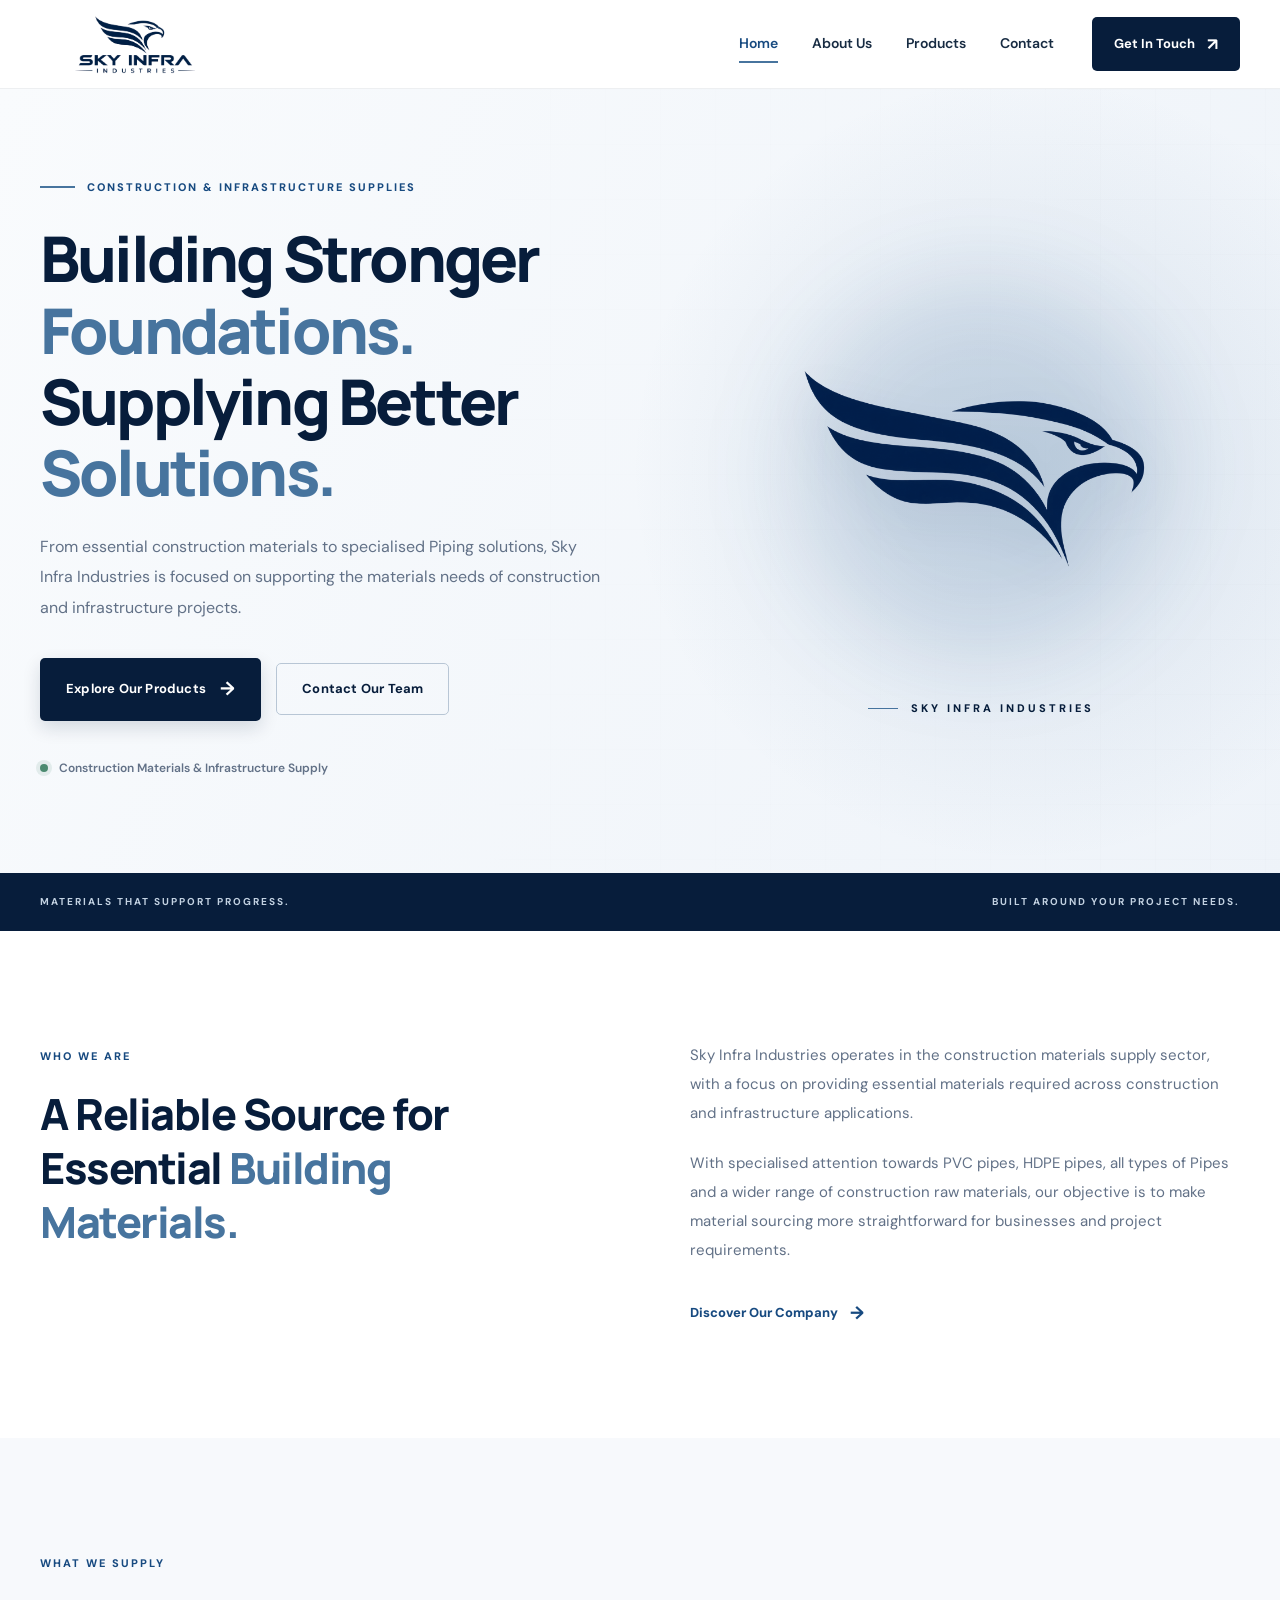
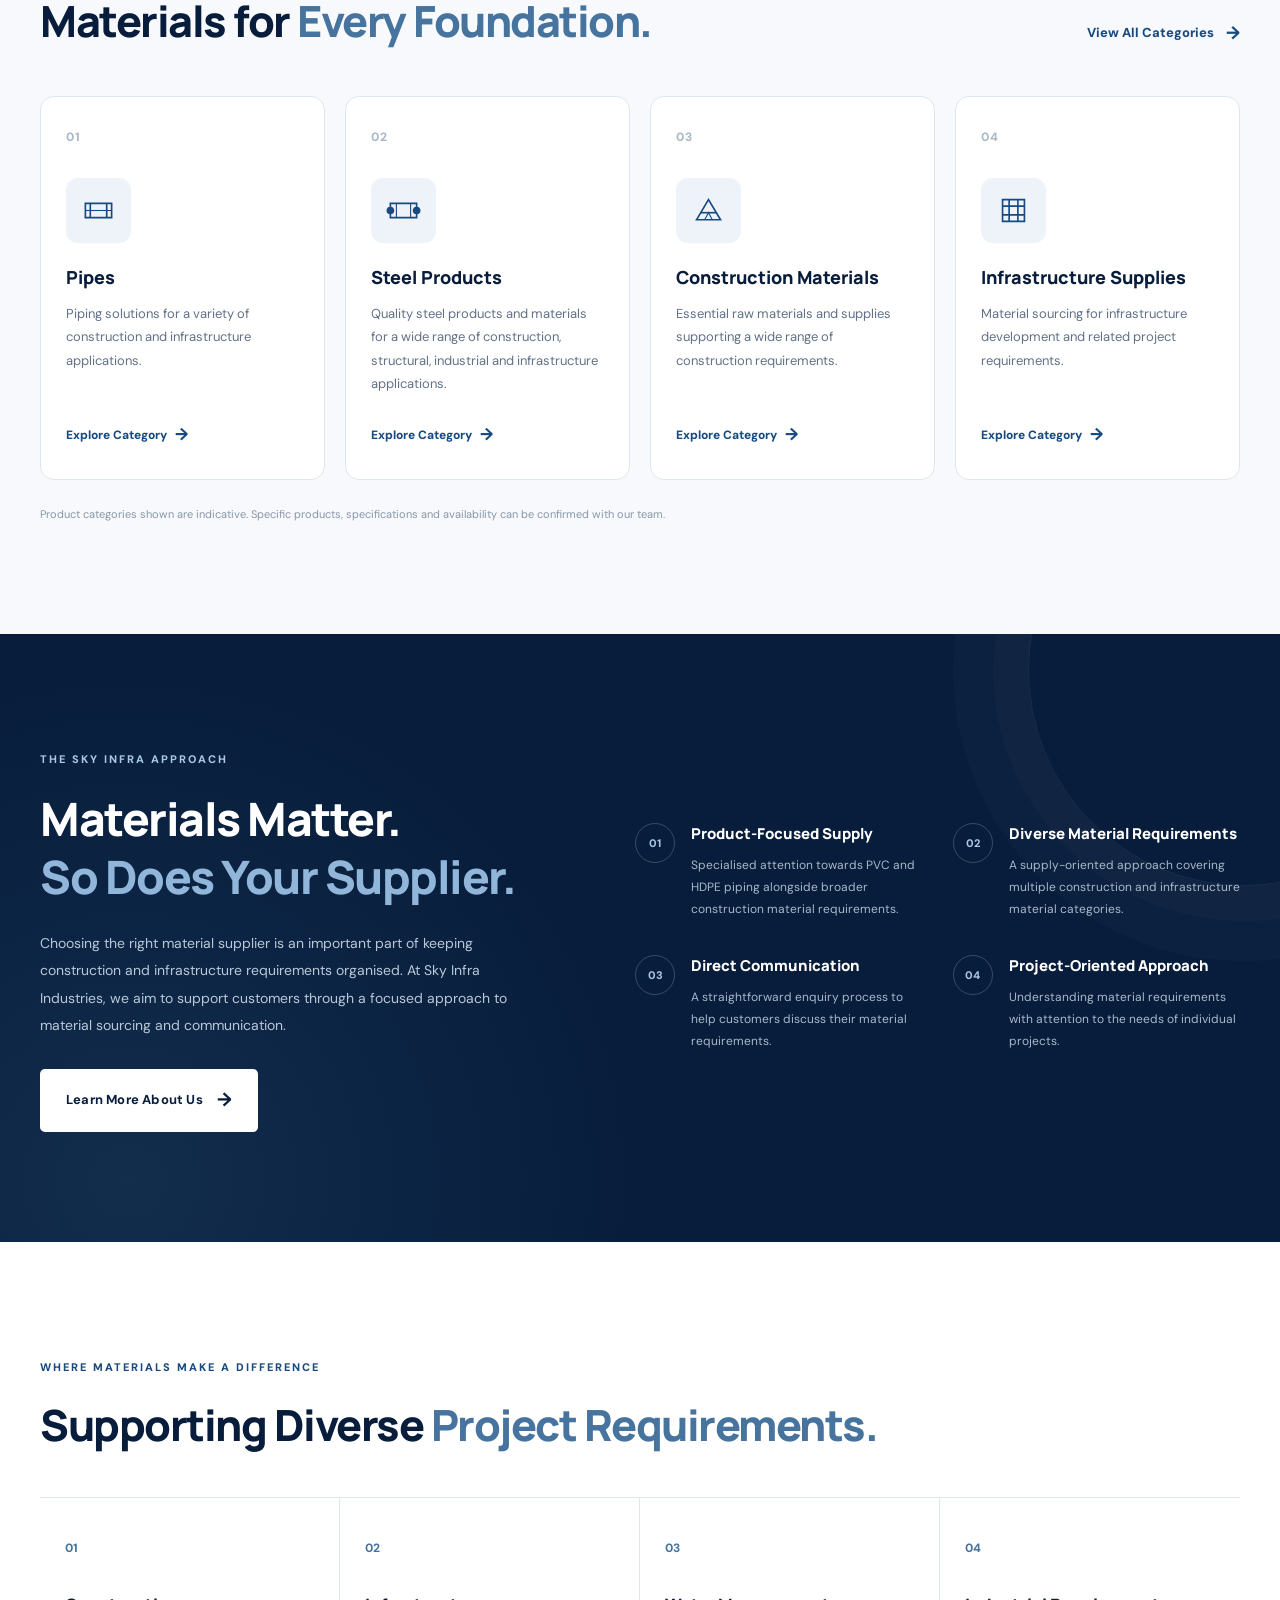
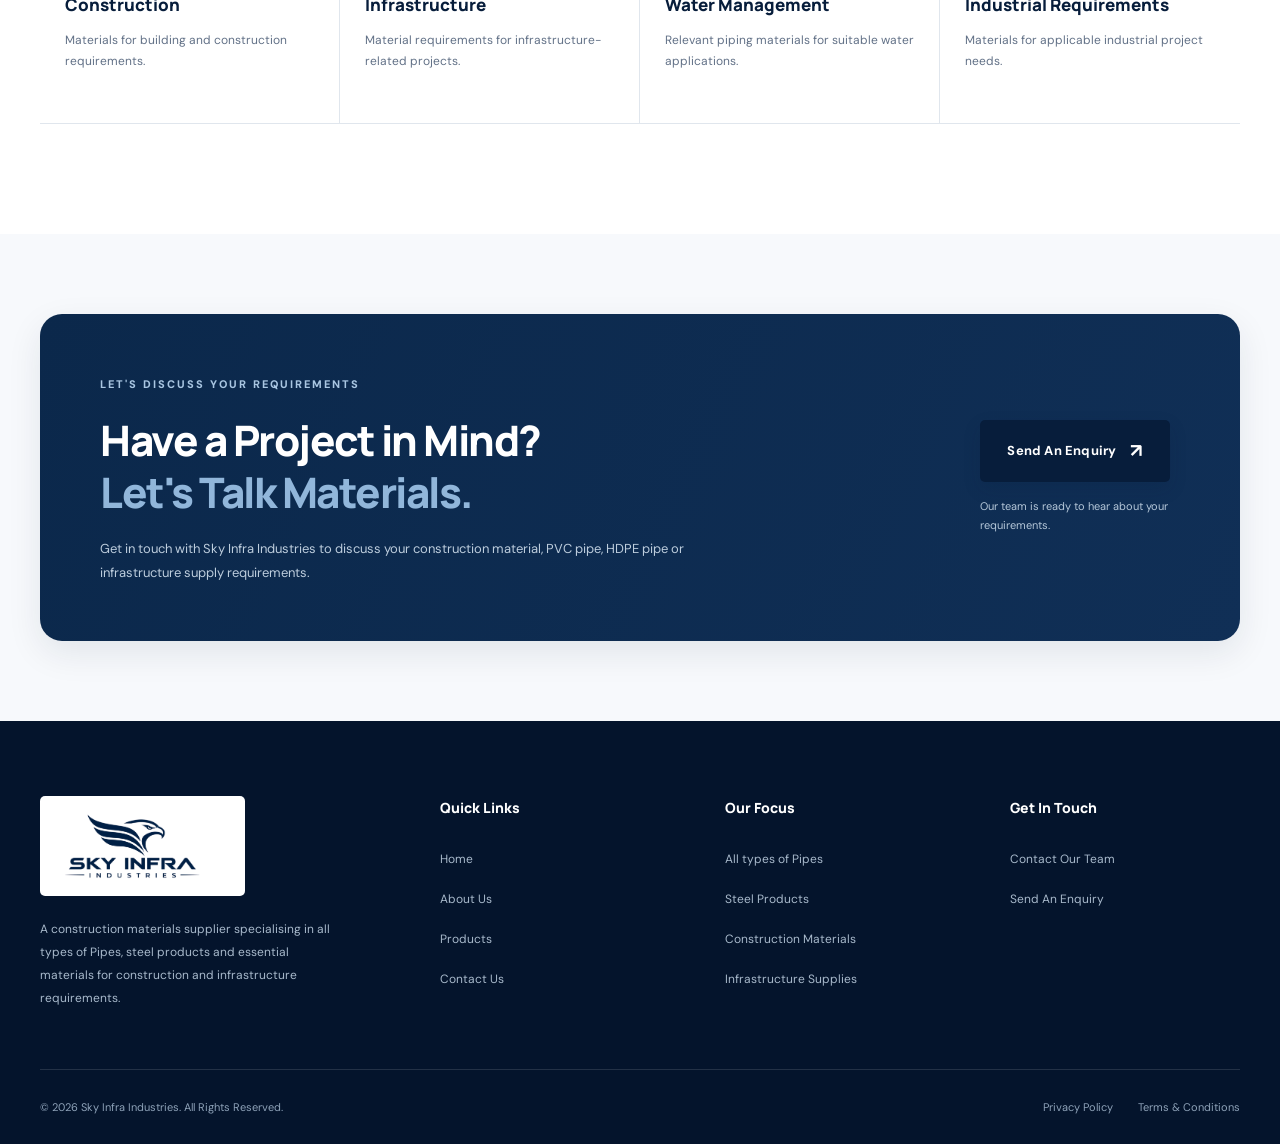
==== index.html @ 7ec4b89b "Add files via upload" ====
<!DOCTYPE html>
<html lang="en-IN">

<head>

    <!-- =====================================
         BASIC PAGE CONFIGURATION
    ====================================== -->

    <meta charset="UTF-8">

    <meta name="viewport" content="width=device-width, initial-scale=1.0">

    <meta http-equiv="X-UA-Compatible" content="IE=edge">

    <meta name="theme-color" content="#071d3b">

    <meta name="author" content="Sky Infra Industries">

    <meta name="robots" content="index, follow, max-image-preview:large">

    <meta name="googlebot" content="index, follow">

    <title>Sky Infra Industries | Construction Materials, All types of Pipes Supplier</title>

    <meta
        name="description"
        content="Sky Infra Industries is a construction materials supplier specialising in PVC pipes, HDPE pipes, piping solutions and essential raw materials for construction and infrastructure projects."
    >

    <meta
        name="keywords"
        content="Sky Infra Industries, construction material supplier, PVC pipes, HDPE pipes, pipe supplier, construction raw materials, infrastructure materials"
    >

    <link
        rel="canonical"
        href="https://skyinfraindustries.com/"
    >


    <!-- =====================================
         FAVICONS & BRANDING
    ====================================== -->

    <link rel="icon" href="favicon.ico" sizes="any">

    <link
        rel="icon"
        type="image/svg+xml"
        href="favicon.svg"
    >

    <link
        rel="icon"
        type="image/png"
        sizes="16x16"
        href="favicon-16x16.png"
    >

    <link
        rel="icon"
        type="image/png"
        sizes="32x32"
        href="favicon-32x32.png"
    >

    <link
        rel="apple-touch-icon"
        href="apple-touch-icon.png"
    >

    <link
        rel="manifest"
        href="site.webmanifest"
    >


    <!-- =====================================
         OPEN GRAPH / SOCIAL MEDIA SEO
    ====================================== -->

    <meta property="og:type" content="website">

    <meta
        property="og:title"
        content="Sky Infra Industries | Building Infrastructure, Supplying Quality"
    >

    <meta
        property="og:description"
        content="Your source for construction materials, PVC pipes, HDPE pipes, Steel pipes, uPvc pipes, all types of pipes and infrastructure supply solutions."
    >

    <meta
        property="og:url"
        content="https://skyinfraindustries.com/"
    >

    <meta
        property="og:site_name"
        content="Sky Infra Industries"
    >

    <meta
        property="og:image"
        content="https://skyinfraindustries.com/images/sky-infra-logo.png"
    >

    <meta property="og:image:alt" content="Sky Infra Industries Logo">

    <meta name="twitter:card" content="summary_large_image">

    <meta
        name="twitter:title"
        content="Sky Infra Industries | Construction Materials Supplier"
    >

    <meta
        name="twitter:description"
        content="Construction materials, PVC pipes, HDPE pipes and infrastructure supply solutions."
    >

    <meta
        name="twitter:image"
        content="https://skyinfraindustries.com/images/sky-infra-logo.png"
    >


    <!-- =====================================
         FONT OPTIMISATION
    ====================================== -->

    <link rel="preconnect" href="https://fonts.googleapis.com">

    <link
        rel="preconnect"
        href="https://fonts.gstatic.com"
        crossorigin
    >

    <link
        href="https://fonts.googleapis.com/css2?family=DM+Sans:wght@400;500;600;700;800&family=Manrope:wght@400;500;600;700;800&display=swap"
        rel="stylesheet"
    >


    <!-- =====================================
         MAIN STYLESHEET
    ====================================== -->

    <link rel="stylesheet" href="style.css">


    <!-- =====================================
         STRUCTURED DATA / GOOGLE SEO
    ====================================== -->

    <script type="application/ld+json">
    {
        "@context": "https://schema.org",
        "@type": "Organization",
        "name": "Sky Infra Industries",
        "url": "https://skyinfraindustries.com/",
        "logo": "https://skyinfraindustries.com/images/sky-infra-logo.png",
        "description": "Sky Infra Industries is a construction materials supplier specialising in PVC pipes, HDPE pipes, piping solutions and construction raw materials.",
        "knowsAbout": [
            "Construction Materials",
            "PVC Pipes",
            "HDPE Pipes",
            "Infrastructure Materials",
            "Construction Raw Materials"
        ]
    }
    </script>

</head>


<body>


    <!-- =====================================
         ACCESSIBILITY
    ====================================== -->

    <a href="#main-content" class="skip-link">
        Skip to main content
    </a>


    <!-- =====================================
         HEADER / NAVIGATION
    ====================================== -->

    <header class="site-header" id="top">

        <div class="container header-container">


            <!-- COMPANY LOGO -->

            <a href="index.html" class="brand-logo" aria-label="Sky Infra Industries Home">

                <img
                    src="images/sky-infra-logo.png"
                    alt="Sky Infra Industries"
                    width="260"
                    height="130"
                    fetchpriority="high"
                >

            </a>


            <!-- MOBILE MENU BUTTON -->

            <button
                class="mobile-menu-toggle"
                id="mobile-menu-toggle"
                type="button"
                aria-label="Open navigation menu"
                aria-expanded="false"
                aria-controls="primary-navigation"
            >

                <span></span>
                <span></span>
                <span></span>

            </button>


            <!-- NAVIGATION -->

            <nav
                class="main-navigation"
                id="primary-navigation"
                aria-label="Main navigation"
            >

                <ul class="nav-list">

                    <li>
                        <a href="index.html" class="nav-link active">
                            Home
                        </a>
                    </li>

                    <li>
                        <a href="about.html" class="nav-link">
                            About Us
                        </a>
                    </li>

                    <li>
                        <a href="products.html" class="nav-link">
                            Products
                        </a>
                    </li>

                    <li>
                        <a href="contact.html" class="nav-link">
                            Contact
                        </a>
                    </li>

                </ul>


                <a href="contact.html" class="header-cta">

                    Get In Touch

                    <span aria-hidden="true">↗</span>

                </a>

            </nav>

        </div>

    </header>



    <!-- =====================================
         MAIN WEBSITE CONTENT
    ====================================== -->

    <main id="main-content">


        <!-- =================================
             HERO SECTION
        ================================== -->

        <section class="hero-section">

            <div class="hero-background-pattern"></div>

            <div class="container hero-container">


                <div class="hero-content">

                    <div class="hero-eyebrow">

                        <span class="eyebrow-line"></span>

                        <span>
                            CONSTRUCTION & INFRASTRUCTURE SUPPLIES
                        </span>

                    </div>


                    <h1>

                        Building Stronger
                        <span>Foundations.</span>

                        Supplying Better
                        <span>Solutions.</span>

                    </h1>


                    <p class="hero-description">

                        From essential construction materials to
                        specialised Piping solutions,
                        Sky Infra Industries is focused on supporting
                        the materials needs of construction and
                        infrastructure projects.

                    </p>


                    <div class="hero-buttons">

                        <a
                            href="products.html"
                            class="btn btn-primary"
                        >

                            Explore Our Products

                            <span aria-hidden="true">→</span>

                        </a>


                        <a
                            href="contact.html"
                            class="btn btn-outline"
                        >

                            Contact Our Team

                        </a>

                    </div>


                    <div class="hero-trust-note">

                        <span class="trust-indicator"></span>

                        <span>
                            Construction Materials & Infrastructure Supply
                        </span>

                    </div>

                </div>


                <!-- HERO BRAND SYMBOL -->

                <div class="hero-visual">

                    <div class="hero-logo-wrapper">

                        <div class="hero-logo-glow"></div>

                        <img
                            src="images/sky-infra-eagle.png"
                            alt=""
                            class="hero-eagle-logo"
                            width="500"
                            height="500"
                            fetchpriority="high"
                        >

                    </div>


                    <div class="hero-visual-label">

                        <span class="visual-label-line"></span>

                        <span>
                            SKY INFRA INDUSTRIES
                        </span>

                    </div>

                </div>

            </div>


            <div class="hero-bottom-strip">

                <div class="container">

                    <div class="hero-bottom-content">

                        <span>
                            MATERIALS THAT SUPPORT PROGRESS.
                        </span>

                        <span>
                            BUILT AROUND YOUR PROJECT NEEDS.
                        </span>

                    </div>

                </div>

            </div>

        </section>



        <!-- =================================
             INTRODUCTION SECTION
        ================================== -->

        <section class="intro-section section-padding">

            <div class="container">

                <div class="intro-grid">


                    <div class="section-heading">

                        <span class="section-eyebrow">
                            WHO WE ARE
                        </span>

                        <h2>

                            A Reliable Source
                            for Essential
                            <span>Building Materials.</span>

                        </h2>

                    </div>


                    <div class="intro-description">

                        <p>

                            Sky Infra Industries operates in the
                            construction materials supply sector,
                            with a focus on providing essential
                            materials required across construction
                            and infrastructure applications.

                        </p>

                        <p>

                            With specialised attention towards PVC
                            pipes, HDPE pipes, all types of Pipes and a wider range of
                            construction raw materials, our objective
                            is to make material sourcing more
                            straightforward for businesses and
                            project requirements.

                        </p>


                        <a href="about.html" class="text-link">

                            Discover Our Company

                            <span aria-hidden="true">→</span>

                        </a>

                    </div>

                </div>

            </div>

        </section>



        <!-- =================================
             PRODUCT CATEGORIES
        ================================== -->

        <section class="categories-section section-padding">

            <div class="container">


                <div class="section-header">

                    <div>

                        <span class="section-eyebrow">
                            WHAT WE SUPPLY
                        </span>

                        <h2>
                            Materials for
                            <span>Every Foundation.</span>
                        </h2>

                    </div>


                    <a href="products.html" class="text-link">

                        View All Categories

                        <span aria-hidden="true">→</span>

                    </a>

                </div>



                <div class="categories-grid">


                    <!-- CATEGORY 01 -->

                    <article class="category-card">

                        <div class="category-number">
                            01
                        </div>

                        <div class="category-icon" aria-hidden="true">
                            <svg viewBox="0 0 64 64" fill="none">
                                <path d="M8 19H56V45H8V19Z"
                                      stroke="currentColor"
                                      stroke-width="3"/>
                                <path d="M17 19V45M47 19V45"
                                      stroke="currentColor"
                                      stroke-width="3"/>
                                <path d="M8 32H56"
                                      stroke="currentColor"
                                      stroke-width="2"/>
                            </svg>
                        </div>


                        <h3>
                            Pipes
                        </h3>

                        <p>

                            Piping solutions for a variety
                            of construction and infrastructure
                            applications.

                        </p>


                        <a
                            href="products.html"
                            class="category-link"
                            aria-label="Explore Pipes"
                        >
                            Explore Category <span aria-hidden="true">→</span>
                        </a>

                    </article>



                    <!-- CATEGORY 02 -->

                    <article class="category-card">

                        <div class="category-number">
                            02
                        </div>


                        <div class="category-icon" aria-hidden="true">

                            <svg viewBox="0 0 64 64" fill="none">

                                <path d="M8 19H56V45H8V19Z"
                                      stroke="currentColor"
                                      stroke-width="3"/>

                                <circle cx="8" cy="32" r="7"
                                        fill="currentColor"/>

                                <circle cx="56" cy="32" r="7"
                                        fill="currentColor"/>

                                <path d="M19 19V45M45 19V45"
                                      stroke="currentColor"
                                      stroke-width="2"/>

                            </svg>

                        </div>


                        <h3>
                            Steel Products
                        </h3>


                        <p>

                            Quality steel products and materials for a wide range of construction, structural, industrial and infrastructure applications.

                        </p>


                        <a
                            href="products.html"
                            class="category-link"
                            aria-label="Explore Steel Products"
                        >
                            Explore Category <span aria-hidden="true">→</span>
                        </a>

                    </article>



                    <!-- CATEGORY 03 -->

                    <article class="category-card">

                        <div class="category-number">
                            03
                        </div>


                        <div class="category-icon" aria-hidden="true">

                            <svg viewBox="0 0 64 64" fill="none">

                                <path d="M10 49L32 12L54 49H10Z"
                                      stroke="currentColor"
                                      stroke-width="3"/>

                                <path d="M18 36H46"
                                      stroke="currentColor"
                                      stroke-width="3"/>

                                <path d="M25 49L32 36L39 49"
                                      stroke="currentColor"
                                      stroke-width="2"/>

                            </svg>

                        </div>


                        <h3>
                            Construction Materials
                        </h3>


                        <p>

                            Essential raw materials and supplies
                            supporting a wide range of construction
                            requirements.

                        </p>


                        <a
                            href="products.html"
                            class="category-link"
                            aria-label="Explore Construction Materials"
                        >
                            Explore Category <span aria-hidden="true">→</span>
                        </a>

                    </article>



                    <!-- CATEGORY 04 -->

                    <article class="category-card">

                        <div class="category-number">
                            04
                        </div>


                        <div class="category-icon" aria-hidden="true">

                            <svg viewBox="0 0 64 64" fill="none">

                                <path d="M12 12H52V52H12V12Z"
                                      stroke="currentColor"
                                      stroke-width="3"/>

                                <path d="M12 24H52M12 40H52"
                                      stroke="currentColor"
                                      stroke-width="3"/>

                                <path d="M24 12V52M40 12V52"
                                      stroke="currentColor"
                                      stroke-width="3"/>

                            </svg>

                        </div>


                        <h3>
                            Infrastructure Supplies
                        </h3>


                        <p>

                            Material sourcing for infrastructure
                            development and related project
                            requirements.

                        </p>


                        <a
                            href="products.html"
                            class="category-link"
                            aria-label="Explore Infrastructure Supplies"
                        >
                            Explore Category <span aria-hidden="true">→</span>
                        </a>

                    </article>


                </div>


                <p class="category-disclaimer">

                    Product categories shown are indicative.
                    Specific products, specifications and availability
                    can be confirmed with our team.

                </p>

            </div>

        </section>



        <!-- =================================
             WHY CHOOSE US
        ================================== -->

        <section class="why-section section-padding">

            <div class="container">


                <div class="why-grid">


                    <div class="why-content">

                        <span class="section-eyebrow">
                            THE SKY INFRA APPROACH
                        </span>


                        <h2>

                            Materials Matter.
                            <span>So Does Your Supplier.</span>

                        </h2>


                        <p>

                            Choosing the right material supplier is
                            an important part of keeping construction
                            and infrastructure requirements organised.

                            At Sky Infra Industries, we aim to support
                            customers through a focused approach to
                            material sourcing and communication.

                        </p>


                        <a href="about.html" class="btn btn-light">

                            Learn More About Us

                            <span aria-hidden="true">→</span>

                        </a>

                    </div>



                    <div class="why-features">


                        <div class="why-feature">

                            <span class="feature-index">
                                01
                            </span>

                            <div>

                                <h3>
                                    Product-Focused Supply
                                </h3>

                                <p>

                                    Specialised attention towards PVC
                                    and HDPE piping alongside broader
                                    construction material requirements.

                                </p>

                            </div>

                        </div>



                        <div class="why-feature">

                            <span class="feature-index">
                                02
                            </span>

                            <div>

                                <h3>
                                    Diverse Material Requirements
                                </h3>

                                <p>

                                    A supply-oriented approach covering
                                    multiple construction and
                                    infrastructure material categories.

                                </p>

                            </div>

                        </div>



                        <div class="why-feature">

                            <span class="feature-index">
                                03
                            </span>

                            <div>

                                <h3>
                                    Direct Communication
                                </h3>

                                <p>

                                    A straightforward enquiry process
                                    to help customers discuss their
                                    material requirements.

                                </p>

                            </div>

                        </div>



                        <div class="why-feature">

                            <span class="feature-index">
                                04
                            </span>

                            <div>

                                <h3>
                                    Project-Oriented Approach
                                </h3>

                                <p>

                                    Understanding material requirements
                                    with attention to the needs of
                                    individual projects.

                                </p>

                            </div>

                        </div>


                    </div>

                </div>

            </div>

        </section>



        <!-- =================================
             INDUSTRIES & APPLICATIONS
        ================================== -->

        <section class="applications-section section-padding">

            <div class="container">


                <div class="section-header">

                    <div>

                        <span class="section-eyebrow">
                            WHERE MATERIALS MAKE A DIFFERENCE
                        </span>

                        <h2>

                            Supporting Diverse
                            <span>Project Requirements.</span>

                        </h2>

                    </div>

                </div>



                <div class="applications-grid">


                    <div class="application-item">

                        <span class="application-number">
                            01
                        </span>

                        <h3>
                            Construction
                        </h3>

                        <p>
                            Materials for building and
                            construction requirements.
                        </p>

                    </div>



                    <div class="application-item">

                        <span class="application-number">
                            02
                        </span>

                        <h3>
                            Infrastructure
                        </h3>

                        <p>
                            Material requirements for
                            infrastructure-related projects.
                        </p>

                    </div>



                    <div class="application-item">

                        <span class="application-number">
                            03
                        </span>

                        <h3>
                            Water Management
                        </h3>

                        <p>
                            Relevant piping materials for
                            suitable water applications.
                        </p>

                    </div>



                    <div class="application-item">

                        <span class="application-number">
                            04
                        </span>

                        <h3>
                            Industrial Requirements
                        </h3>

                        <p>
                            Materials for applicable
                            industrial project needs.
                        </p>

                    </div>


                </div>

            </div>

        </section>



        <!-- =================================
             CALL TO ACTION
        ================================== -->

        <section class="cta-section">

            <div class="container">

                <div class="cta-inner">


                    <div class="cta-content">

                        <span class="section-eyebrow">
                            LET'S DISCUSS YOUR REQUIREMENTS
                        </span>


                        <h2>

                            Have a Project
                            in Mind?

                            <span>Let's Talk Materials.</span>

                        </h2>


                        <p>

                            Get in touch with Sky Infra Industries
                            to discuss your construction material,
                            PVC pipe, HDPE pipe or infrastructure
                            supply requirements.

                        </p>

                    </div>



                    <div class="cta-action">

                        <a href="contact.html" class="btn btn-primary">

                            Send An Enquiry

                            <span aria-hidden="true">↗</span>

                        </a>


                        <span class="cta-note">

                            Our team is ready to hear about
                            your requirements.

                        </span>

                    </div>


                </div>

            </div>

        </section>


    </main>



    <!-- =====================================
         FOOTER
    ====================================== -->

    <footer class="site-footer">


        <div class="container">


            <div class="footer-main">


                <!-- FOOTER BRAND -->

                <div class="footer-brand">

                    <a href="index.html" aria-label="Sky Infra Industries Home">

                        <img
                            src="images/sky-infra-logo.png"
                            alt="Sky Infra Industries"
                            width="240"
                            height="120"
                            loading="lazy"
                        >

                    </a>


                    <p>

                        A construction materials supplier specialising in all types of Pipes, steel products and essential materials for construction and infrastructure requirements.

                    </p>

                </div>



                <!-- QUICK LINKS -->

                <div class="footer-column">

                    <h3>
                        Quick Links
                    </h3>


                    <ul>

                        <li>
                            <a href="index.html">Home</a>
                        </li>

                        <li>
                            <a href="about.html">About Us</a>
                        </li>

                        <li>
                            <a href="products.html">Products</a>
                        </li>

                        <li>
                            <a href="contact.html">Contact Us</a>
                        </li>

                    </ul>

                </div>



                <!-- PRODUCT LINKS -->

                <div class="footer-column">

                    <h3>
                        Our Focus
                    </h3>


                    <ul>

                        <li>
                            <a href="products.html">All types of Pipes</a>
                        </li>

                        <li>
                            <a href="products.html">Steel Products</a>
                        </li>

                        <li>
                            <a href="products.html">Construction Materials</a>
                        </li>

                        <li>
                            <a href="products.html">Infrastructure Supplies</a>
                        </li>

                    </ul>

                </div>



                <!-- CONTACT -->

                <div class="footer-column">

                    <h3>
                        Get In Touch
                    </h3>


                    <ul>

                        <li>
                            <a href="contact.html">
                                Contact Our Team
                            </a>
                        </li>

                        <li>
                            <a href="contact.html">
                                Send An Enquiry
                            </a>
                        </li>

                    </ul>

                </div>


            </div>



            <!-- FOOTER BOTTOM -->

            <div class="footer-bottom">


                <p>

                    &copy; <span id="current-year">2026</span>
                    Sky Infra Industries.

                    All Rights Reserved.

                </p>


                <div class="footer-legal-links">

                    <a href="privacy-policy.html">
                        Privacy Policy
                    </a>

                    <a href="terms-and-conditions.html">
                        Terms & Conditions
                    </a>

                </div>


            </div>


        </div>

    </footer>



    <!-- =====================================
         BACK TO TOP BUTTON
    ====================================== -->

    <a
        href="#top"
        class="back-to-top"
        aria-label="Back to top"
    >

        ↑

    </a>



    <!-- =====================================
         JAVASCRIPT
    ====================================== -->

    <script src="script.js" defer></script>


</body>

</html>
---- style.css ----
/* =========================================================
   SKY INFRA INDUSTRIES
   Premium Corporate Website Stylesheet
   Version: 1.0
========================================================= */


/* =========================================================
   01. ROOT VARIABLES & RESET
========================================================= */

:root {
    --navy: #071d3b;
    --navy-dark: #04142c;
    --navy-light: #102e55;

    --blue: #174a80;
    --steel: #47749e;
    --accent: #8eb5d9;

    --white: #ffffff;
    --off-white: #f7f9fc;
    --light-grey: #eef2f6;
    --border: #e0e6ed;

    --text: #172b42;
    --text-light: #627187;
    --muted: #8996a7;

    --font-primary: 'DM Sans', sans-serif;
    --font-heading: 'Manrope', sans-serif;

    --container: 1200px;

    --radius-sm: 8px;
    --radius-md: 14px;
    --radius-lg: 22px;

    --shadow-sm: 0 4px 15px rgba(7, 29, 59, 0.05);
    --shadow-md: 0 12px 35px rgba(7, 29, 59, 0.09);
    --shadow-lg: 0 25px 60px rgba(7, 29, 59, 0.13);

    --transition: 0.3s ease;
}


* {
    margin: 0;
    padding: 0;
    box-sizing: border-box;
}


html {
    scroll-behavior: smooth;
    scroll-padding-top: 100px;
    overflow-x: clip;
    overflow-y: auto;
}


body {
    font-family: var(--font-primary);
    color: var(--text);
    background: var(--white);
    line-height: 1.7;
    overflow-x: clip;
    overflow-y: auto;
    min-height: 100%;
    -webkit-font-smoothing: antialiased;
}


body,
button,
a {
    -webkit-tap-highlight-color: transparent;
}


img {
    display: block;
    max-width: 100%;
}


a {
    color: inherit;
    text-decoration: none;
}


button {
    font: inherit;
}


ul {
    list-style: none;
}


::selection {
    background: var(--navy);
    color: var(--white);
}


.container {
    width: min(var(--container), calc(100% - 64px));
    margin-inline: auto;
}


.section-padding {
    padding: 110px 0;
}


/* =========================================================
   02. ACCESSIBILITY
========================================================= */

.skip-link {
    position: fixed;
    top: -100px;
    left: 20px;
    z-index: 9999;
    background: var(--navy);
    color: white;
    padding: 12px 20px;
    border-radius: 6px;
}


.skip-link:focus {
    top: 20px;
}


a:focus-visible,
button:focus-visible {
    outline: 3px solid var(--accent);
    outline-offset: 4px;
}


/* =========================================================
   03. HEADER & NAVIGATION
========================================================= */

.site-header {
    position: sticky;
    top: 0;
    z-index: 1000;
    width: 100%;
    background: rgba(255, 255, 255, 0.97);
    border-bottom: 1px solid rgba(7, 29, 59, 0.07);
    backdrop-filter: blur(12px);
    -webkit-backdrop-filter: blur(12px);
    transition: box-shadow var(--transition);
}


.site-header:hover {
    box-shadow: var(--shadow-sm);
}


.header-container {
    min-height: 88px;
    display: flex;
    align-items: center;
    justify-content: space-between;
    gap: 35px;
}


.brand-logo {
    display: flex;
    align-items: center;
    flex-shrink: 0;
}


.brand-logo img {
    width: 190px;
    height: auto;
    max-height: 75px;
    object-fit: contain;
}


.main-navigation {
    display: flex;
    align-items: center;
    gap: 38px;
}


.nav-list {
    display: flex;
    align-items: center;
    gap: 34px;
}


.nav-link {
    position: relative;
    display: inline-flex;
    align-items: center;
    padding: 10px 0;
    color: var(--text);
    font-size: 14px;
    font-weight: 600;
    transition: color var(--transition);
}


.nav-link::after {
    content: "";
    position: absolute;
    bottom: 3px;
    left: 0;
    width: 0;
    height: 2px;
    background: var(--steel);
    transition: width var(--transition);
}


.nav-link:hover,
.nav-link.active {
    color: var(--blue);
}


.nav-link:hover::after,
.nav-link.active::after {
    width: 100%;
}


.header-cta {
    display: inline-flex;
    align-items: center;
    gap: 12px;
    padding: 13px 22px;
    background: var(--navy);
    color: var(--white);
    border-radius: 5px;
    font-size: 13px;
    font-weight: 700;
    transition:
        background var(--transition),
        transform var(--transition),
        box-shadow var(--transition);
}


.header-cta span {
    font-size: 17px;
    transition: transform var(--transition);
}


.header-cta:hover {
    background: var(--blue);
    transform: translateY(-2px);
    box-shadow: 0 8px 20px rgba(7, 29, 59, 0.18);
}


.header-cta:hover span {
    transform: translate(3px, -3px);
}


/* Mobile menu button */

.mobile-menu-toggle {
    display: none;
    width: 44px;
    height: 44px;
    padding: 10px;
    background: var(--off-white);
    border: 1px solid var(--border);
    border-radius: 6px;
    cursor: pointer;
    flex-direction: column;
    justify-content: center;
    gap: 5px;
}


.mobile-menu-toggle span {
    width: 100%;
    height: 2px;
    background: var(--navy);
    border-radius: 2px;
    transition: var(--transition);
}


/* =========================================================
   04. HERO SECTION
========================================================= */

.hero-section {
    position: relative;
    isolation: isolate;
    overflow: hidden;
    background:
        radial-gradient(
            circle at 80% 45%,
            rgba(56, 104, 153, 0.14),
            transparent 35%
        ),
        linear-gradient(
            115deg,
            #f9fbfd 0%,
            #eef3f9 100%
        );
}


.hero-background-pattern {
    position: absolute;
    inset: 0;
    z-index: -1;
    opacity: 0.28;
    background-image:
        linear-gradient(
            rgba(7, 29, 59, 0.035) 1px,
            transparent 1px
        ),
        linear-gradient(
            90deg,
            rgba(7, 29, 59, 0.035) 1px,
            transparent 1px
        );
    background-size: 55px 55px;
    mask-image: linear-gradient(to right, transparent, black);
}


.hero-container {
    min-height: 630px;
    display: grid;
    grid-template-columns: 1.1fr 0.9fr;
    align-items: center;
    gap: 50px;
    padding-top: 80px;
    padding-bottom: 95px;
}


.hero-content {
    max-width: 650px;
    animation: fade-up 0.8s ease both;
}


.hero-eyebrow,
.section-eyebrow {
    display: inline-flex;
    align-items: center;
    gap: 12px;
    color: var(--blue);
    font-size: 11px;
    font-weight: 800;
    letter-spacing: 2px;
    text-transform: uppercase;
}


.eyebrow-line {
    display: inline-block;
    width: 35px;
    height: 2px;
    background: var(--steel);
}


.hero-content h1 {
    margin: 27px 0 24px;
    color: var(--navy);
    font-family: var(--font-heading);
    font-size: clamp(38px, 5vw, 63px);
    font-weight: 800;
    letter-spacing: -2.8px;
    line-height: 1.13;
}


.hero-content h1 span {
    display: block;
    color: var(--steel);
}


.hero-description {
    max-width: 570px;
    color: var(--text-light);
    font-size: 16px;
    line-height: 1.9;
}


.hero-buttons {
    display: flex;
    align-items: center;
    flex-wrap: wrap;
    gap: 15px;
    margin-top: 35px;
}


/* =========================================================
   05. BUTTONS
========================================================= */

.btn {
    position: relative;
    display: inline-flex;
    align-items: center;
    justify-content: center;
    gap: 14px;
    min-height: 52px;
    padding: 14px 25px;
    border: 1px solid transparent;
    border-radius: 5px;
    font-size: 13px;
    font-weight: 700;
    letter-spacing: 0.2px;
    overflow: hidden;
    transition:
        transform var(--transition),
        background var(--transition),
        color var(--transition),
        border-color var(--transition),
        box-shadow var(--transition);
}


.btn span {
    font-size: 19px;
    transition: transform var(--transition);
}


.btn:hover {
    transform: translateY(-3px);
}


.btn:hover span {
    transform: translateX(5px);
}


.btn-primary {
    background: var(--navy);
    color: var(--white);
    box-shadow: 0 7px 18px rgba(7, 29, 59, 0.14);
}


.btn-primary:hover {
    background: var(--blue);
    box-shadow: 0 12px 25px rgba(7, 29, 59, 0.2);
}


.btn-outline {
    background: transparent;
    color: var(--navy);
    border-color: #b8c6d5;
}


.btn-outline:hover {
    background: var(--navy);
    border-color: var(--navy);
    color: var(--white);
}


.btn-light {
    background: var(--white);
    color: var(--navy);
}


.btn-light:hover {
    background: #e8f0f8;
    box-shadow: var(--shadow-md);
}


.hero-trust-note {
    display: flex;
    align-items: center;
    gap: 11px;
    margin-top: 37px;
    color: var(--text-light);
    font-size: 12px;
    font-weight: 600;
}


.trust-indicator {
    width: 8px;
    height: 8px;
    background: #4b8a70;
    border-radius: 50%;
    box-shadow: 0 0 0 4px rgba(75, 138, 112, 0.12);
}


/* =========================================================
   06. HERO LOGO / VISUAL
========================================================= */

.hero-visual {
    position: relative;
    display: flex;
    flex-direction: column;
    align-items: center;
    justify-content: center;
    min-height: 410px;
    animation: fade-in 1.1s ease both;
}


.hero-logo-wrapper {
    position: relative;
    display: flex;
    align-items: center;
    justify-content: center;
    width: min(100%, 480px);
    aspect-ratio: 1;
}


.hero-logo-glow {
    position: absolute;
    width: 78%;
    height: 78%;
    background: rgba(23, 74, 128, 0.12);
    border-radius: 50%;
    filter: blur(45px);
}


.hero-eagle-logo {
    position: relative;
    width: 90%;
    height: 90%;
    object-fit: contain;
    filter: drop-shadow(0 18px 25px rgba(7, 29, 59, 0.08));
    animation: eagle-float 6s ease-in-out infinite;
}


.hero-visual-label {
    display: flex;
    align-items: center;
    gap: 13px;
    margin-top: -10px;
    color: var(--navy);
    font-size: 11px;
    font-weight: 800;
    letter-spacing: 3px;
}


.visual-label-line {
    width: 30px;
    height: 1px;
    background: var(--steel);
}


/* =========================================================
   07. HERO BOTTOM STRIP
========================================================= */

.hero-bottom-strip {
    background: var(--navy);
    color: var(--white);
}


.hero-bottom-content {
    min-height: 58px;
    display: flex;
    align-items: center;
    justify-content: space-between;
    gap: 20px;
}


.hero-bottom-content span {
    color: #c3d2e2;
    font-size: 10px;
    font-weight: 700;
    letter-spacing: 2px;
}


/* =========================================================
   08. INTRODUCTION SECTION
========================================================= */

.intro-section {
    background: var(--white);
}


.intro-grid {
    display: grid;
    grid-template-columns: 1fr 1fr;
    gap: 100px;
    align-items: start;
}


.section-heading h2,
.section-header h2,
.why-content h2,
.cta-content h2 {
    margin-top: 19px;
    color: var(--navy);
    font-family: var(--font-heading);
    font-size: clamp(30px, 3.6vw, 43px);
    font-weight: 800;
    letter-spacing: -1.5px;
    line-height: 1.25;
}


.section-heading h2 span,
.section-header h2 span {
    color: var(--steel);
}


.intro-description p {
    margin-bottom: 20px;
    color: var(--text-light);
    font-size: 15px;
    line-height: 1.95;
}


.text-link {
    display: inline-flex;
    align-items: center;
    gap: 12px;
    margin-top: 12px;
    color: var(--blue);
    font-size: 13px;
    font-weight: 800;
    transition: gap var(--transition), color var(--transition);
}


.text-link span {
    font-size: 18px;
}


.text-link:hover {
    gap: 19px;
    color: var(--navy);
}


/* =========================================================
   09. PRODUCT CATEGORIES
========================================================= */

.categories-section {
    background: var(--off-white);
}


.section-header {
    display: flex;
    align-items: end;
    justify-content: space-between;
    gap: 30px;
    margin-bottom: 48px;
}


.categories-grid {
    display: grid;
    grid-template-columns: repeat(4, 1fr);
    gap: 20px;
}


.category-card {
    position: relative;
    display: flex;
    flex-direction: column;
    min-height: 350px;
    padding: 30px 25px;
    background: var(--white);
    border: 1px solid var(--border);
    border-radius: var(--radius-md);
    overflow: hidden;
    transition:
        transform var(--transition),
        box-shadow var(--transition),
        border-color var(--transition);
}


.category-card::before {
    content: "";
    position: absolute;
    top: 0;
    left: 0;
    width: 0;
    height: 3px;
    background: var(--steel);
    transition: width 0.4s ease;
}


.category-card:hover {
    transform: translateY(-7px);
    border-color: #cbd8e6;
    box-shadow: var(--shadow-md);
}


.category-card:hover::before {
    width: 100%;
}


.category-number {
    color: #aab7c5;
    font-size: 12px;
    font-weight: 800;
    letter-spacing: 1px;
}


.category-icon {
    display: flex;
    align-items: center;
    justify-content: center;
    width: 65px;
    height: 65px;
    margin: 30px 0 22px;
    background: #edf3f9;
    color: var(--blue);
    border-radius: 12px;
    transition:
        transform var(--transition),
        background var(--transition),
        color var(--transition);
}


.category-icon svg {
    width: 35px;
    height: 35px;
}


.category-card:hover .category-icon {
    background: var(--navy);
    color: var(--white);
    transform: scale(1.06);
}


.category-card h3 {
    margin-bottom: 12px;
    color: var(--navy);
    font-family: var(--font-heading);
    font-size: 18px;
    font-weight: 800;
    line-height: 1.4;
}


.category-card p {
    color: var(--text-light);
    font-size: 13px;
    line-height: 1.8;
}


.category-link {
    display: inline-flex;
    align-items: center;
    gap: 8px;
    margin-top: auto;
    padding-top: 25px;
    color: var(--blue);
    font-size: 12px;
    font-weight: 800;
    transition: gap var(--transition);
}


.category-link span {
    font-size: 17px;
}


.category-link:hover {
    gap: 14px;
}


.category-disclaimer {
    margin-top: 25px;
    color: var(--muted);
    font-size: 11px;
    line-height: 1.7;
}


/* =========================================================
   10. WHY CHOOSE US
========================================================= */

.why-section {
    position: relative;
    overflow: hidden;
    background:
        radial-gradient(
            circle at 10% 90%,
            rgba(71, 116, 158, 0.18),
            transparent 40%
        ),
        var(--navy);
}


.why-section::after {
    content: "";
    position: absolute;
    top: -180px;
    right: -180px;
    width: 430px;
    height: 430px;
    border: 1px solid rgba(255, 255, 255, 0.07);
    border-radius: 50%;
    box-shadow:
        0 0 0 35px rgba(255, 255, 255, 0.02),
        0 0 0 75px rgba(255, 255, 255, 0.02);
    pointer-events: none;
}


.why-grid {
    position: relative;
    z-index: 1;
    display: grid;
    grid-template-columns: 0.9fr 1.1fr;
    gap: 100px;
    align-items: center;
}


.why-content .section-eyebrow {
    color: #a9c6e2;
}


.why-content h2 {
    color: var(--white);
    font-size: clamp(33px, 4vw, 46px);
}


.why-content h2 span {
    display: block;
    color: #91b6da;
}


.why-content > p {
    margin: 25px 0 30px;
    color: #b9c8d8;
    font-size: 14px;
    line-height: 1.95;
}


.why-features {
    display: grid;
    grid-template-columns: 1fr 1fr;
    gap: 35px 30px;
}


.why-feature {
    display: flex;
    align-items: flex-start;
    gap: 16px;
}


.feature-index {
    display: flex;
    align-items: center;
    justify-content: center;
    flex-shrink: 0;
    width: 40px;
    height: 40px;
    border: 1px solid rgba(255, 255, 255, 0.2);
    border-radius: 50%;
    color: #a9c6e2;
    font-size: 11px;
    font-weight: 800;
}


.why-feature h3 {
    margin-bottom: 8px;
    color: var(--white);
    font-family: var(--font-heading);
    font-size: 15px;
    font-weight: 800;
    line-height: 1.5;
}


.why-feature p {
    color: #a9b9cb;
    font-size: 12px;
    line-height: 1.85;
}


/* =========================================================
   11. APPLICATIONS SECTION
========================================================= */

.applications-section {
    background: var(--white);
}


.applications-section .section-header {
    margin-bottom: 45px;
}


.applications-grid {
    display: grid;
    grid-template-columns: repeat(4, 1fr);
    border-top: 1px solid var(--border);
    border-bottom: 1px solid var(--border);
}


.application-item {
    position: relative;
    min-height: 225px;
    padding: 35px 25px;
    border-right: 1px solid var(--border);
    transition: background var(--transition);
}


.application-item:last-child {
    border-right: none;
}


.application-item:hover {
    background: var(--off-white);
}


.application-number {
    display: inline-block;
    margin-bottom: 33px;
    color: var(--steel);
    font-size: 12px;
    font-weight: 800;
}


.application-item h3 {
    margin-bottom: 10px;
    color: var(--navy);
    font-family: var(--font-heading);
    font-size: 17px;
    font-weight: 800;
}


.application-item p {
    color: var(--text-light);
    font-size: 12px;
    line-height: 1.8;
}


/* =========================================================
   12. CALL TO ACTION
========================================================= */

.cta-section {
    padding: 80px 0;
    background: var(--off-white);
}


.cta-inner {
    display: flex;
    align-items: center;
    justify-content: space-between;
    gap: 50px;
    padding: 55px 60px;
    background:
        linear-gradient(
            115deg,
            #0b284b,
            #102f56
        );
    border-radius: var(--radius-lg);
    overflow: hidden;
    box-shadow: var(--shadow-md);
}


.cta-content {
    max-width: 650px;
}


.cta-content .section-eyebrow {
    color: #a9c6e2;
}


.cta-content h2 {
    margin-top: 18px;
    color: var(--white);
    font-size: clamp(30px, 3.5vw, 42px);
}


.cta-content h2 span {
    display: block;
    color: #91b6da;
}


.cta-content p {
    margin-top: 18px;
    color: #bdcddd;
    font-size: 13px;
    line-height: 1.9;
}


.cta-action {
    display: flex;
    flex-direction: column;
    align-items: flex-start;
    flex-shrink: 0;
    gap: 15px;
}


.cta-action .btn {
    min-width: 190px;
}


.cta-note {
    max-width: 200px;
    color: #b5c7d9;
    font-size: 11px;
    line-height: 1.7;
}


/* =========================================================
   13. FOOTER
========================================================= */

.site-footer {
    background: var(--navy-dark);
    color: var(--white);
}


.footer-main {
    display: grid;
    grid-template-columns: 1.5fr 1fr 1fr 1fr;
    gap: 55px;
    padding: 75px 0 60px;
}


.footer-brand img {
    width: 205px;
    max-height: 100px;
    object-fit: contain;
    object-position: left center;
    padding: 8px;
    background: white;
    border-radius: 5px;
}


.footer-brand p {
    max-width: 290px;
    margin-top: 22px;
    color: #a8b9cb;
    font-size: 12px;
    line-height: 1.9;
}


.footer-column h3 {
    margin-bottom: 24px;
    color: var(--white);
    font-family: var(--font-heading);
    font-size: 14px;
    font-weight: 800;
}


.footer-column ul {
    display: flex;
    flex-direction: column;
    gap: 13px;
}


.footer-column a {
    display: inline-block;
    color: #a8b9cb;
    font-size: 12px;
    transition:
        color var(--transition),
        transform var(--transition);
}


.footer-column a:hover {
    color: var(--white);
    transform: translateX(4px);
}


.footer-bottom {
    display: flex;
    align-items: center;
    justify-content: space-between;
    gap: 20px;
    min-height: 75px;
    border-top: 1px solid rgba(255, 255, 255, 0.12);
}


.footer-bottom p {
    color: #8ea2b8;
    font-size: 11px;
}


.footer-legal-links {
    display: flex;
    flex-wrap: wrap;
    gap: 25px;
}


.footer-legal-links a {
    color: #8ea2b8;
    font-size: 11px;
    transition: color var(--transition);
}


.footer-legal-links a:hover {
    color: var(--white);
}


/* =========================================================
   14. BACK TO TOP BUTTON
========================================================= */

.back-to-top {
    position: fixed;
    right: 25px;
    bottom: 25px;
    z-index: 900;
    display: flex;
    align-items: center;
    justify-content: center;
    width: 45px;
    height: 45px;
    background: var(--navy);
    color: var(--white);
    border: 1px solid rgba(255, 255, 255, 0.15);
    border-radius: 7px;
    font-size: 22px;
    opacity: 0;
    visibility: hidden;
    pointer-events: none;
    transform: translateY(10px);
    transition: all var(--transition);
}


.back-to-top.visible {
    opacity: 1;
    visibility: visible;
    pointer-events: auto;
    transform: translateY(0);
}


.back-to-top:hover {
    background: var(--blue);
    transform: translateY(-4px);
}


/* =========================================================
   15. ANIMATIONS
========================================================= */

@keyframes fade-up {

    from {
        opacity: 0;
        transform: translateY(25px);
    }

    to {
        opacity: 1;
        transform: translateY(0);
    }

}


@keyframes fade-in {

    from {
        opacity: 0;
    }

    to {
        opacity: 1;
    }

}


@keyframes eagle-float {

    0%,
    100% {
        transform: translateY(0);
    }

    50% {
        transform: translateY(-9px);
    }

}


/* =========================================================
   16. TABLET RESPONSIVENESS
========================================================= */

@media (max-width: 1050px) {

    .container {
        width: min(var(--container), calc(100% - 48px));
    }


    .header-container {
        gap: 20px;
    }


    .main-navigation {
        gap: 23px;
    }


    .nav-list {
        gap: 23px;
    }


    .hero-container {
        gap: 25px;
    }


    .hero-content h1 {
        font-size: clamp(37px, 5.2vw, 54px);
    }


    .categories-grid {
        grid-template-columns: repeat(2, 1fr);
    }


    .why-grid {
        gap: 55px;
    }


    .footer-main {
        grid-template-columns: 1.4fr 1fr 1fr;
        gap: 40px;
    }


    .footer-brand {
        grid-column: 1 / -1;
    }

}


/* =========================================================
   17. MOBILE NAVIGATION
========================================================= */

@media (max-width: 800px) {

    .header-container {
        min-height: 76px;
    }


    .brand-logo img {
        width: 165px;
        max-height: 65px;
    }


    .mobile-menu-toggle {
        display: flex;
        z-index: 1002;
    }


    .main-navigation {
        position: absolute;
        top: 100%;
        left: 0;
        right: 0;
        display: flex;
        flex-direction: column;
        align-items: stretch;
        gap: 15px;
        padding: 0 24px;
        background: var(--white);
        border-top: 1px solid var(--border);
        box-shadow: var(--shadow-md);

        max-height: 0;
        overflow: hidden;
        visibility: hidden;
        opacity: 0;

        transition:
            max-height 0.35s ease,
            padding 0.35s ease,
            opacity 0.25s ease,
            visibility 0.25s ease;
    }


    .main-navigation.active {
        max-height: 420px;
        padding: 22px 24px 28px;
        visibility: visible;
        opacity: 1;
    }


    .nav-list {
        flex-direction: column;
        align-items: stretch;
        gap: 3px;
    }


    .nav-link {
        display: block;
        padding: 12px 0;
        font-size: 14px;
    }


    .nav-link::after {
        display: none;
    }


    .nav-link.active {
        color: var(--steel);
    }


    .header-cta {
        justify-content: center;
        min-height: 47px;
    }


    /* Animated hamburger */

    .mobile-menu-toggle.active span:nth-child(1) {
        transform: translateY(7px) rotate(45deg);
    }


    .mobile-menu-toggle.active span:nth-child(2) {
        opacity: 0;
    }


    .mobile-menu-toggle.active span:nth-child(3) {
        transform: translateY(-7px) rotate(-45deg);
    }


    .hero-container {
        min-height: auto;
        grid-template-columns: 1fr;
        padding-top: 75px;
        padding-bottom: 55px;
        gap: 25px;
    }


    .hero-content {
        max-width: 100%;
    }


    .hero-content h1 {
        font-size: clamp(38px, 8vw, 55px);
    }


    .hero-description {
        max-width: 650px;
    }


    .hero-visual {
        min-height: auto;
    }


    .hero-logo-wrapper {
        width: min(100%, 350px);
    }


    .hero-visual-label {
        margin-top: -5px;
    }


    .hero-bottom-content {
        min-height: 65px;
    }


    .hero-bottom-content span {
        font-size: 9px;
        letter-spacing: 1px;
    }


    .section-padding {
        padding: 80px 0;
    }


    .intro-grid {
        gap: 35px;
        grid-template-columns: 1fr;
    }


    .why-grid {
        grid-template-columns: 1fr;
        gap: 50px;
    }


    .applications-grid {
        grid-template-columns: repeat(2, 1fr);
    }


    .application-item:nth-child(2) {
        border-right: none;
    }


    .application-item:nth-child(-n+2) {
        border-bottom: 1px solid var(--border);
    }


    .cta-inner {
        padding: 40px;
        flex-direction: column;
        align-items: flex-start;
        gap: 30px;
    }


    .cta-action {
        flex-direction: row;
        align-items: center;
        flex-wrap: wrap;
    }

}


/* =========================================================
   18. SMALL MOBILE RESPONSIVENESS
========================================================= */

@media (max-width: 550px) {

    .container {
        width: calc(100% - 36px);
    }


    .header-container {
        min-height: 70px;
    }


    .brand-logo img {
        width: 145px;
        max-height: 60px;
    }


    .mobile-menu-toggle {
        width: 42px;
        height: 42px;
    }


    .hero-container {
        padding-top: 60px;
        padding-bottom: 45px;
    }


    .hero-eyebrow,
    .section-eyebrow {
        font-size: 9px;
        letter-spacing: 1.5px;
    }


    .hero-content h1 {
        margin-top: 20px;
        font-size: clamp(34px, 9vw, 45px);
        letter-spacing: -1.7px;
    }


    .hero-description {
        font-size: 14px;
        line-height: 1.85;
    }


    .hero-buttons {
        flex-direction: column;
        align-items: stretch;
        gap: 12px;
        margin-top: 28px;
    }


    .hero-buttons .btn {
        width: 100%;
    }


    .hero-trust-note {
        align-items: flex-start;
        font-size: 10px;
    }


    .hero-visual {
        margin-top: 5px;
    }


    .hero-logo-wrapper {
        width: min(100%, 285px);
    }


    .hero-visual-label {
        font-size: 9px;
        letter-spacing: 2px;
    }


    .hero-bottom-content {
        flex-direction: column;
        align-items: flex-start;
        justify-content: center;
        gap: 6px;
        padding: 13px 0;
    }


    .section-padding {
        padding: 65px 0;
    }


    .section-heading h2,
    .section-header h2,
    .why-content h2,
    .cta-content h2 {
        font-size: 31px;
        letter-spacing: -1px;
    }


    .intro-description p {
        font-size: 14px;
    }


    .section-header {
        align-items: flex-start;
        flex-direction: column;
        gap: 20px;
        margin-bottom: 35px;
    }


    .categories-grid {
        grid-template-columns: 1fr;
        gap: 15px;
    }


    .category-card {
        min-height: 310px;
        padding: 27px;
    }


    .category-icon {
        margin: 23px 0 18px;
    }


    .why-features {
        grid-template-columns: 1fr;
        gap: 28px;
    }


    .why-grid {
        gap: 38px;
    }


    .applications-grid {
        grid-template-columns: 1fr;
    }


    .application-item {
        min-height: auto;
        padding: 25px 20px;
        border-right: none;
        border-bottom: 1px solid var(--border);
    }


    .application-item:nth-child(2) {
        border-bottom: 1px solid var(--border);
    }


    .application-item:last-child {
        border-bottom: none;
    }


    .application-number {
        margin-bottom: 15px;
    }


    .cta-section {
        padding: 55px 0;
    }


    .cta-inner {
        padding: 32px 25px;
        border-radius: 14px;
    }


    .cta-content p {
        font-size: 12px;
    }


    .cta-action {
        width: 100%;
        flex-direction: column;
        align-items: flex-start;
    }


    .cta-action .btn {
        width: 100%;
    }


    .footer-main {
        grid-template-columns: 1fr 1fr;
        gap: 35px 20px;
        padding: 55px 0 40px;
    }


    .footer-brand {
        grid-column: 1 / -1;
    }


    .footer-brand img {
        width: 180px;
    }


    .footer-column h3 {
        font-size: 13px;
        margin-bottom: 17px;
    }


    .footer-column ul {
        gap: 12px;
    }


    .footer-column a {
        font-size: 11px;
    }


    .footer-bottom {
        flex-direction: column;
        align-items: flex-start;
        justify-content: center;
        gap: 12px;
        padding: 20px 0;
    }


    .footer-legal-links {
        gap: 18px;
    }


    .footer-bottom p,
    .footer-legal-links a {
        font-size: 10px;
    }


    .back-to-top {
        right: 16px;
        bottom: 16px;
        width: 42px;
        height: 42px;
    }

}


/* =========================================================
   19. EXTRA SMALL DEVICES
========================================================= */

@media (max-width: 360px) {

    .container {
        width: calc(100% - 28px);
    }


    .brand-logo img {
        width: 130px;
    }


    .hero-content h1 {
        font-size: 32px;
    }


    .section-heading h2,
    .section-header h2,
    .why-content h2,
    .cta-content h2 {
        font-size: 28px;
    }


    .footer-main {
        gap: 30px 14px;
    }

}


/* =========================================================
   20. REDUCED MOTION ACCESSIBILITY
========================================================= */

@media (prefers-reduced-motion: reduce) {

    *,
    *::before,
    *::after {
        scroll-behavior: auto !important;
        animation-duration: 0.01ms !important;
        animation-iteration-count: 1 !important;
        transition-duration: 0.01ms !important;
    }

}
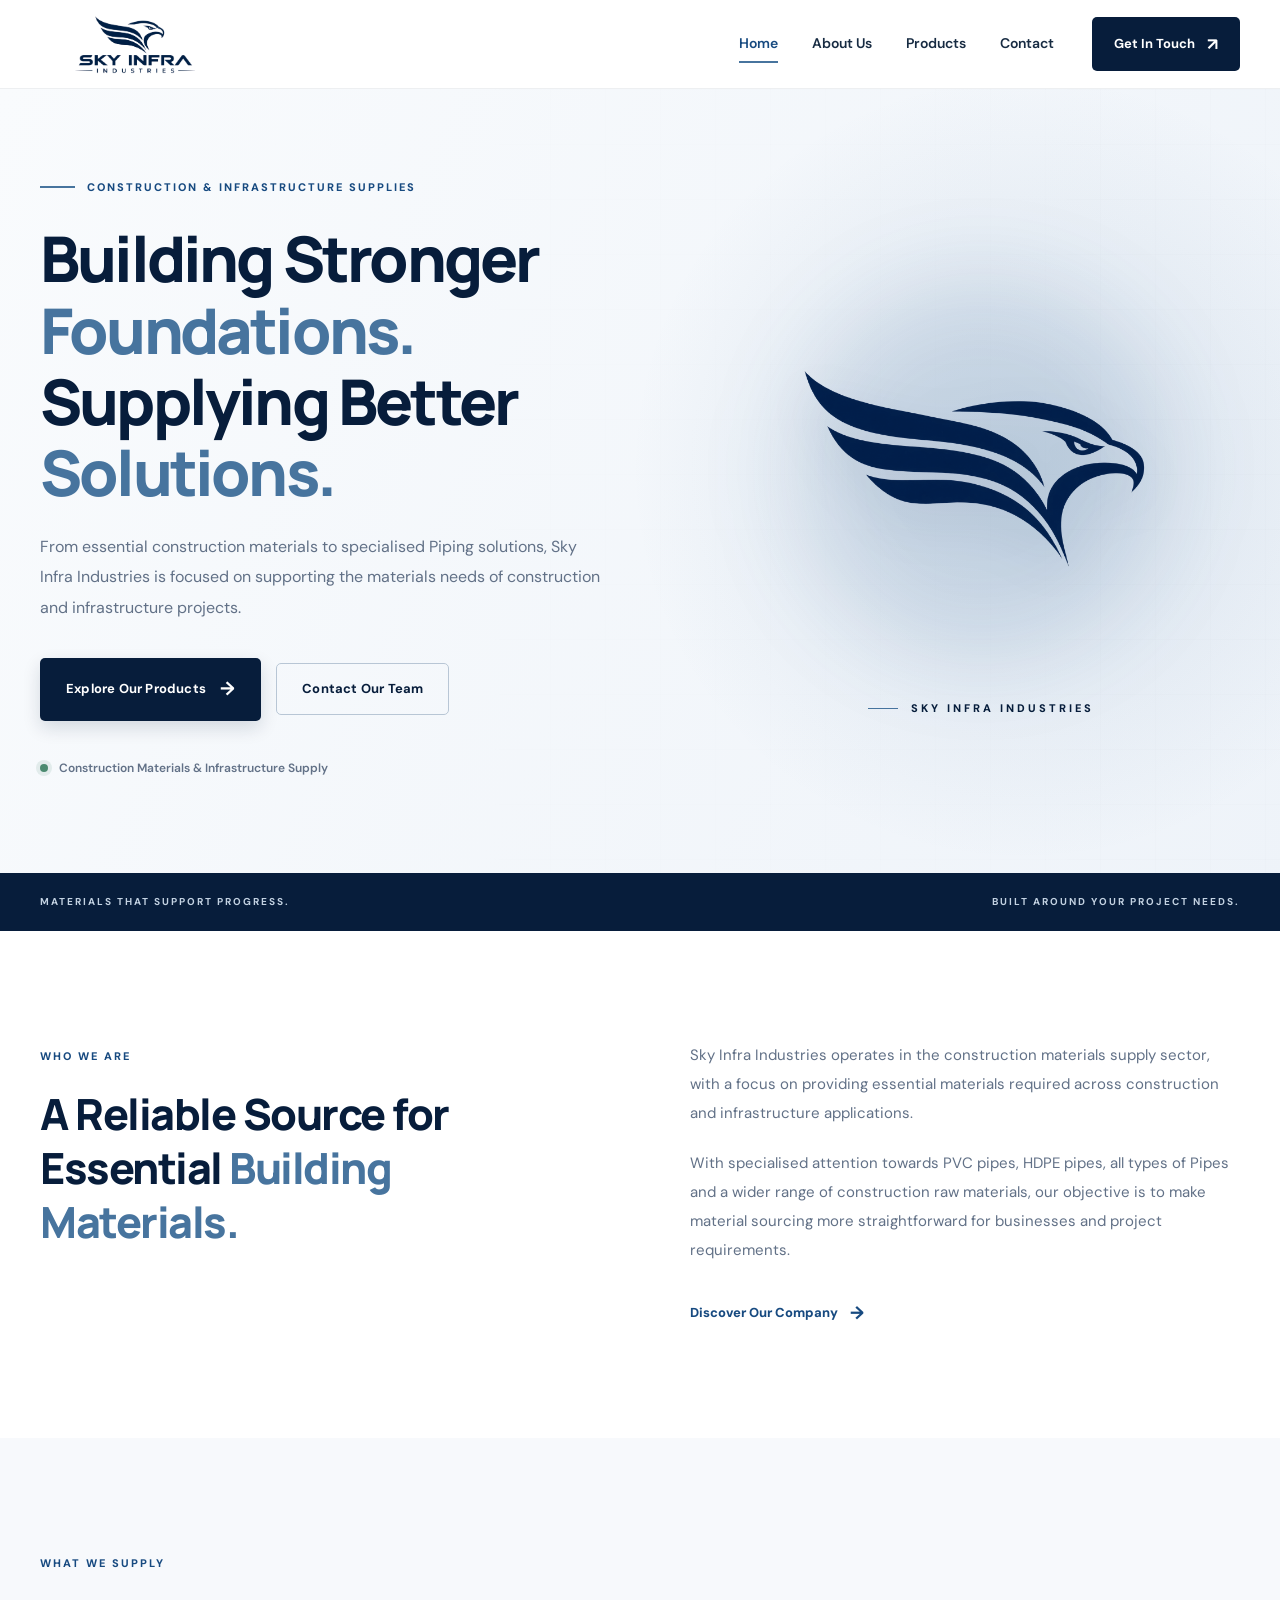
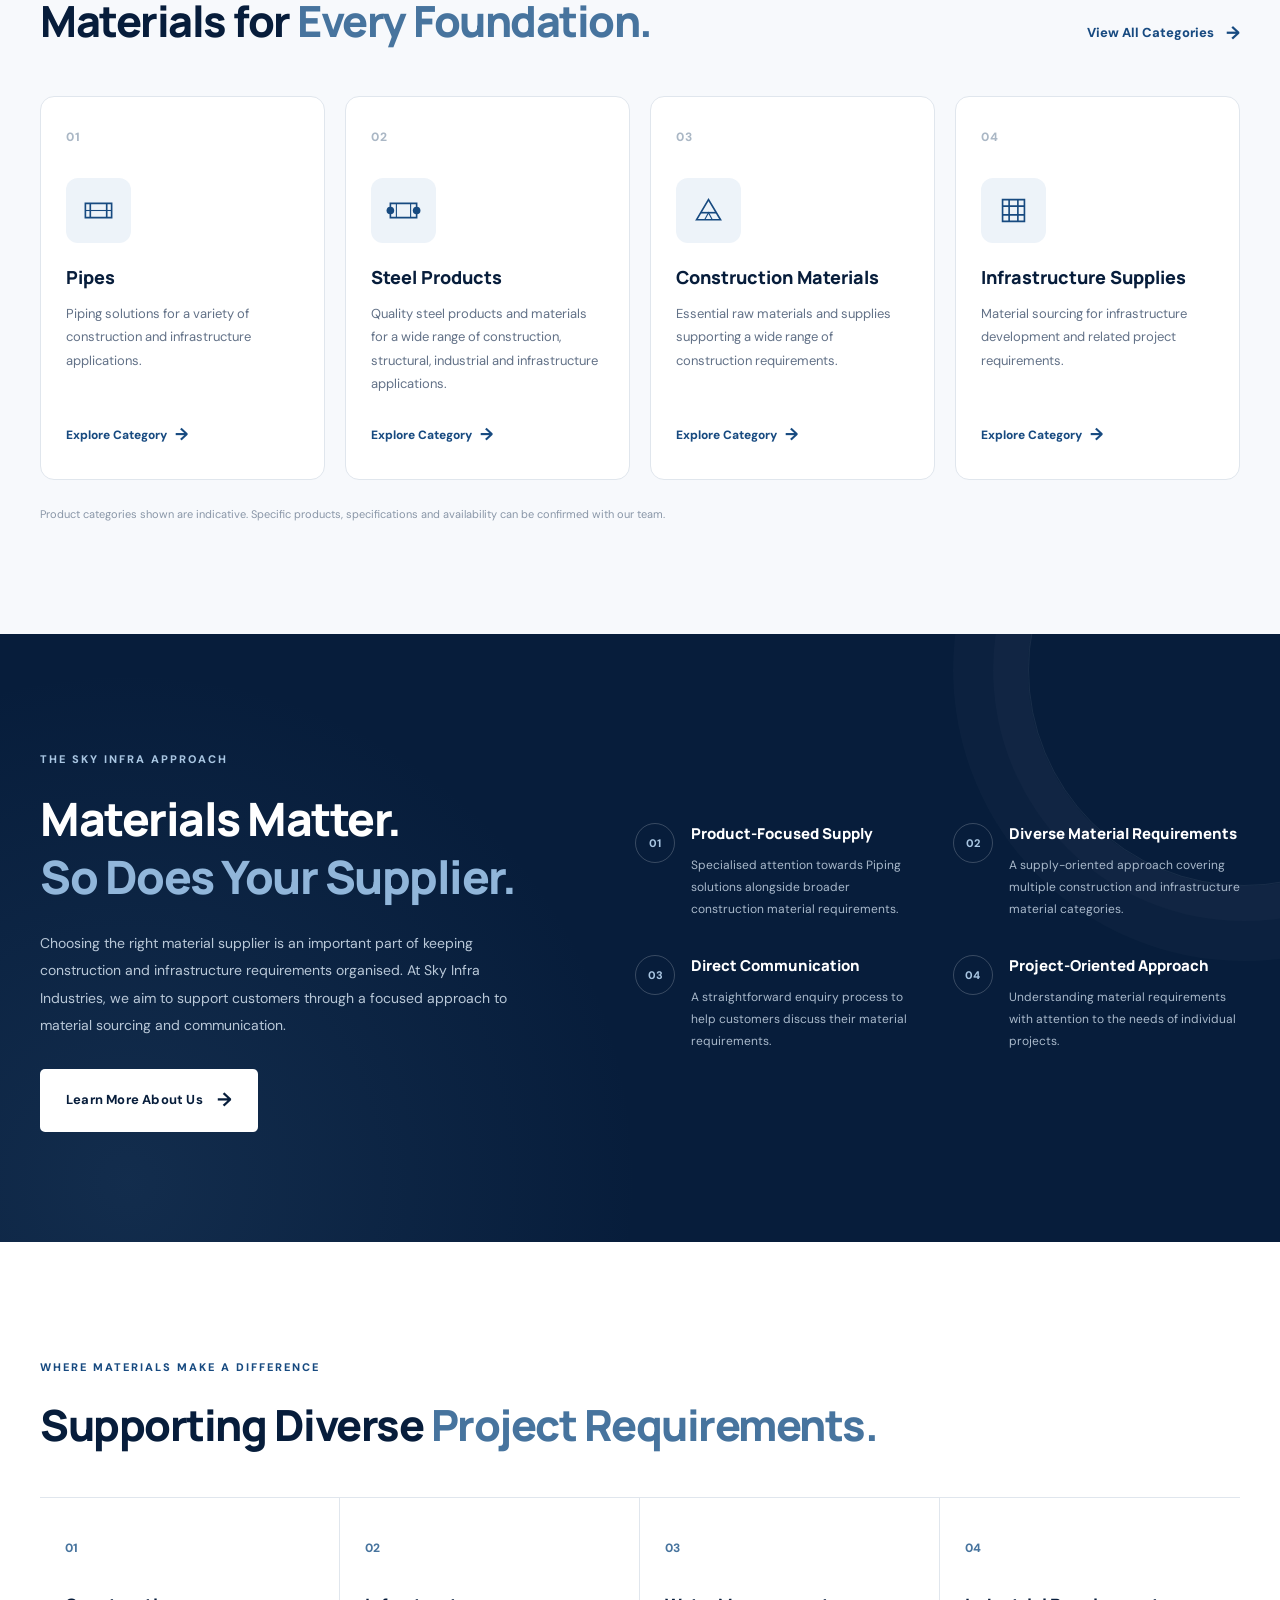
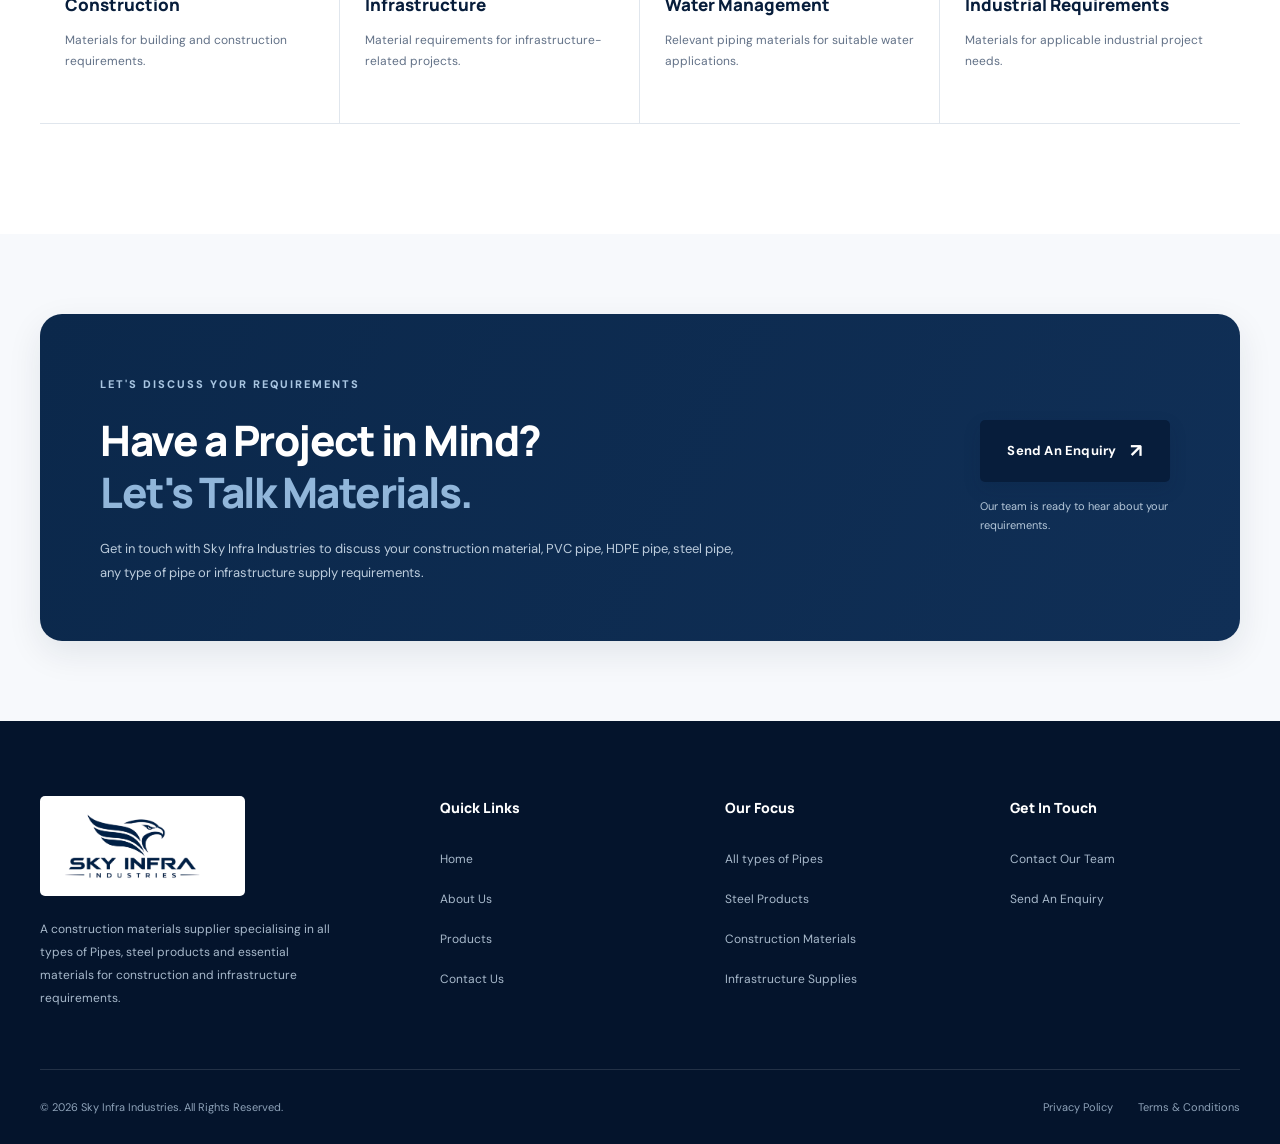
==== commit 0696cc72: "Update index.html" ====
--- a/index.html
+++ b/index.html
@@ -847,8 +847,7 @@
 
                                 <p>
 
-                                    Specialised attention towards PVC
-                                    and HDPE piping alongside broader
+                                    Specialised attention towards Piping solutions alongside broader
                                     construction material requirements.
 
                                 </p>
@@ -1094,7 +1093,7 @@
 
                             Get in touch with Sky Infra Industries
                             to discuss your construction material,
-                            PVC pipe, HDPE pipe or infrastructure
+                            PVC pipe, HDPE pipe, steel pipe, any type of pipe or infrastructure
                             supply requirements.
 
                         </p>
@@ -1335,4 +1334,4 @@
 
 </body>
 
-</html>+</html>
